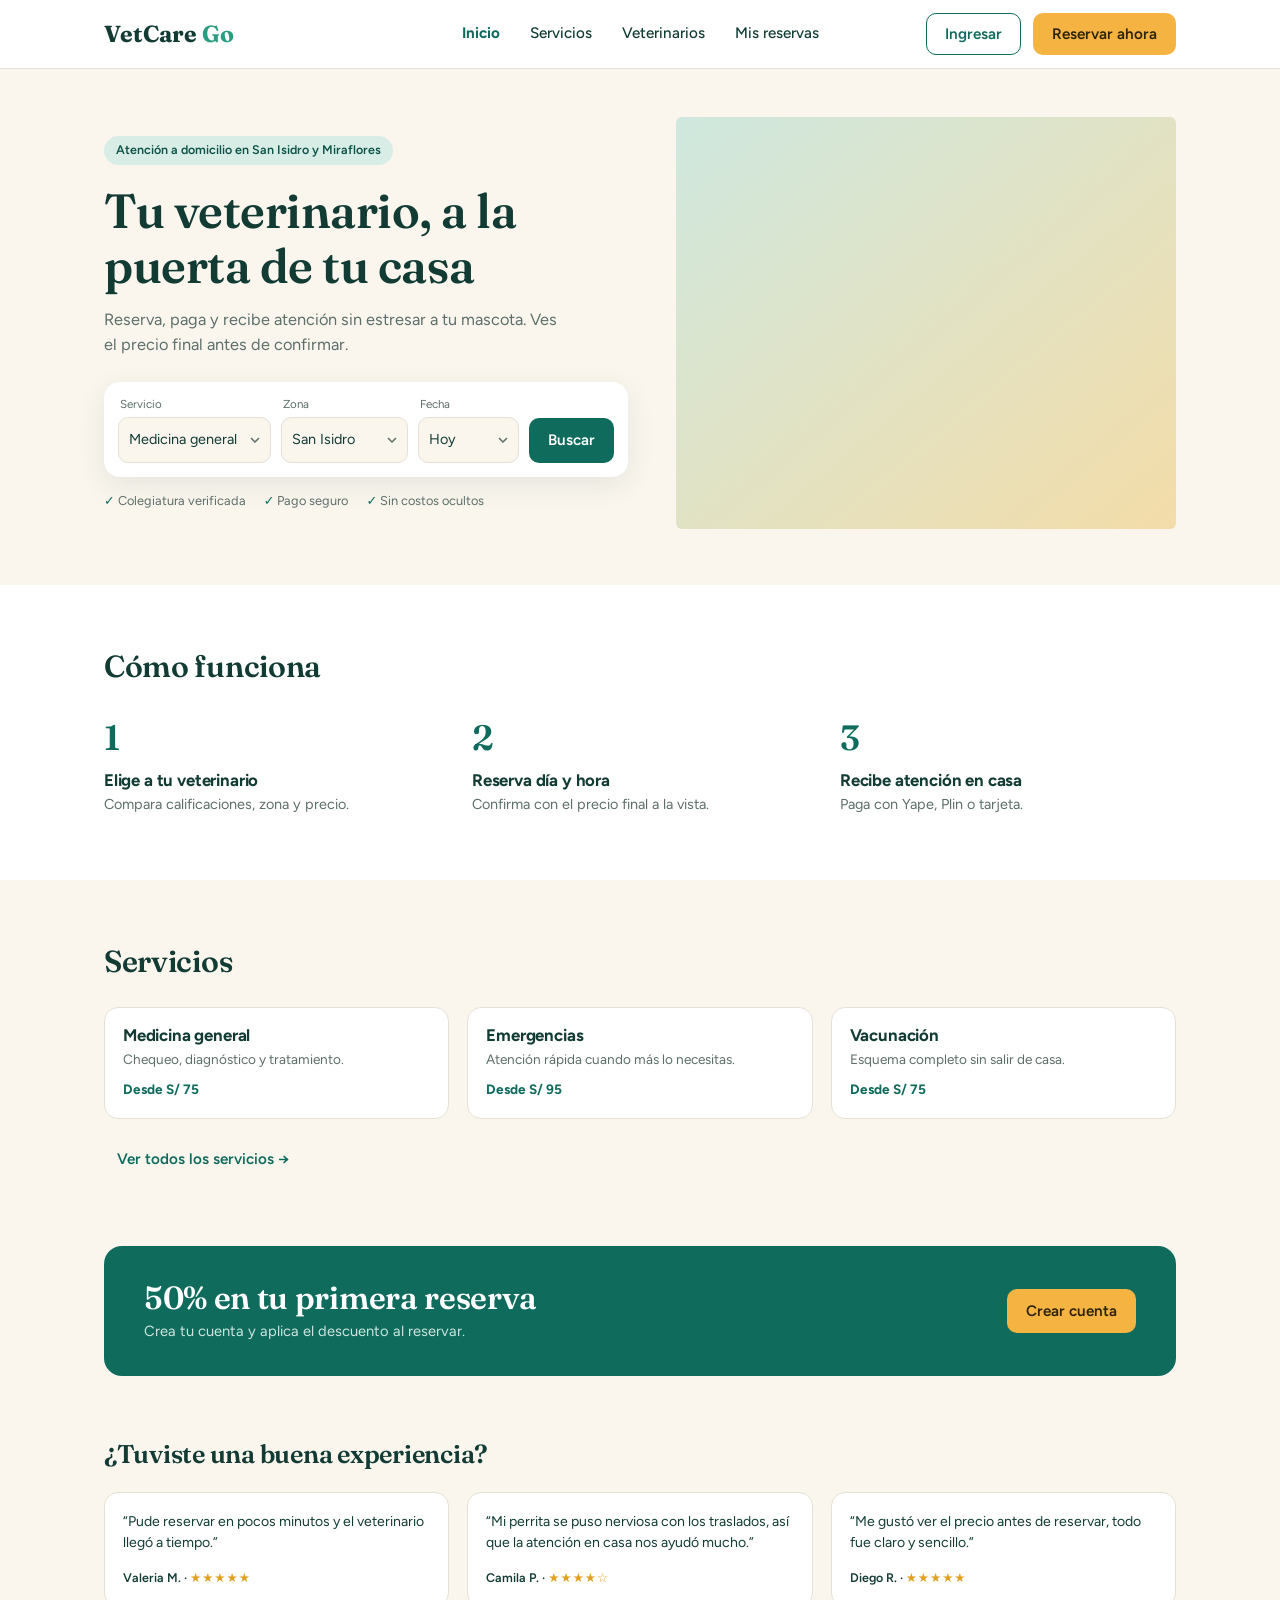
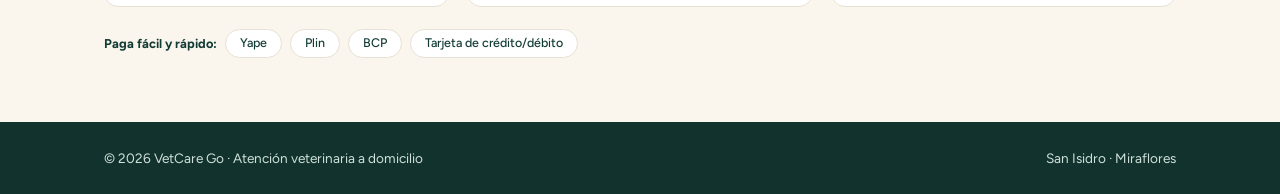
==== index.html @ d9f20e63 "index.html Updated stylesheet link and added script references." ====
<!DOCTYPE html>
<html lang="es">
<head>
  <meta charset="UTF-8">
  <meta name="viewport" content="width=device-width, initial-scale=1">
  <title>VetCare Go · Tu veterinario, a la puerta de tu casa</title>
  <meta name="description" content="Reserva, paga y recibe atención veterinaria a domicilio en San Isidro y Miraflores.">
  <link rel="icon" href="data:image/svg+xml,<svg xmlns=%22http://www.w3.org/2000/svg%22 viewBox=%220 0 100 100%22><text y=%22.9em%22 font-size=%2290%22>🐾</text></svg>">
  <link rel="preconnect" href="https://fonts.googleapis.com">
  <link rel="preconnect" href="https://fonts.gstatic.com" crossorigin>
  <link href="https://fonts.googleapis.com/css2?family=Figtree:wght@400;500;600;700&family=Fraunces:opsz,wght@9..144,500;9..144,600;9..144,700&display=swap" rel="stylesheet">
  <link rel="stylesheet" href="styles.css">
  <script src="data.js"></script>
  <script src="app.js"></script>
  <script src="inicio.js"></script>
  <script>document.documentElement.classList.add('js')</script>
</head>
<body data-nav="inicio">
  <header id="app-header"></header>

  <main>
    <!-- Hero -->
    <section class="hero">
      <div class="container hero-grid">
        <div>
          <span class="badge">Atención a domicilio en San Isidro y Miraflores</span>
          <h1>Tu veterinario, a la puerta de tu casa</h1>
          <p class="lead">Reserva, paga y recibe atención sin estresar a tu mascota. Ves el precio final antes de confirmar.</p>

          <form class="search-card" id="search-form" aria-label="Buscar veterinario">
            <div><label for="f-service">Servicio</label><select id="f-service"></select></div>
            <div><label for="f-zone">Zona</label><select id="f-zone"></select></div>
            <div><label for="f-date">Fecha</label>
              <select id="f-date"><option value="hoy">Hoy</option><option value="semana">Esta semana</option></select></div>
            <button class="btn btn-primary" type="submit">Buscar</button>
          </form>

          <div class="trust"><span>Colegiatura verificada</span><span>Pago seguro</span><span>Sin costos ocultos</span></div>
        </div>
        <div class="hero-media">
        <img src="img/vets/hero.jpg.png" alt="Veterinario atendiendo a un perro en casa" onerror="this.remove()">
           
        </div>
      </div>
    </section>

    <!-- Cómo funciona -->
    <section class="section section-white" id="como-funciona">
      <div class="container">
        <h2 class="reveal">Cómo funciona</h2>
        <div class="steps">
          <div class="step reveal"><div class="num">1</div><h3>Elige a tu veterinario</h3><p>Compara calificaciones, zona y precio.</p></div>
          <div class="step reveal"><div class="num">2</div><h3>Reserva día y hora</h3><p>Confirma con el precio final a la vista.</p></div>
          <div class="step reveal"><div class="num">3</div><h3>Recibe atención en casa</h3><p>Paga con Yape, Plin o tarjeta.</p></div>
        </div>
      </div>
    </section>

    <!-- Servicios -->
    <section class="section" id="servicios">
      <div class="container">
        <h2 class="reveal">Servicios</h2>
        <div class="grid-3" id="home-services"></div>
        <p style="margin-top:18px"><a class="btn btn-ghost" href="servicios.html">Ver todos los servicios →</a></p>
      </div>
    </section>

    <!-- Promo -->
    <section class="container reveal" style="margin-bottom:64px">
      <div class="promo">
        <div>
          <h2>50% en tu primera reserva</h2>
          <p>Crea tu cuenta y aplica el descuento al reservar.</p>
        </div>
        <a class="btn btn-accent" id="promo-btn" href="ingresar.html?tab=registro">Crear cuenta</a>
      </div>
    </section>

    <!-- Reseñas -->
    <section class="container" style="padding-bottom:64px">
      <h2 class="reveal" style="font-size:1.6rem;margin-bottom:22px">¿Tuviste una buena experiencia?</h2>
      <div class="grid-3" id="home-reviews"></div>
      <div class="pay-row"><span>Paga fácil y rápido:</span>
        <span class="pill">Yape</span><span class="pill">Plin</span><span class="pill">BCP</span><span class="pill">Tarjeta de crédito/débito</span>
      </div>
    </section>
  </main>

  <footer id="app-footer"></footer>

  <script src="js/data.js"></script>
  <script src="js/app.js"></script>
  <script src="js/home.js"></script>
</body>
</html>
---- styles.css ----
/* ==========================================================
   VetCare Go · estilos globales
   ========================================================== */
:root{
  --green:#0f6b5c; --green-dark:#0b5347; --ink:#123b34; --footer:#12332d;
  --cream:#faf6ee; --white:#fff; --yellow:#f5b342; --yellow-dark:#e8a02a;
  --mint:#d9ede7; --mint-soft:#eaf4f0; --border:#e6e1d4; --muted:#5d6f6a;
  --danger:#c0392b; --danger-soft:#fbeae7;
  --radius:14px; --shadow:0 8px 28px rgba(18,59,52,.09);
  --serif:'Fraunces',Georgia,serif; --sans:'Figtree',system-ui,-apple-system,sans-serif;
}
*{box-sizing:border-box;margin:0;padding:0}
html{scroll-behavior:smooth}
body{font-family:var(--sans);color:var(--ink);background:var(--cream);line-height:1.5;-webkit-font-smoothing:antialiased;min-height:100vh;display:flex;flex-direction:column}
main{flex:1}
img{max-width:100%;display:block}
a{color:inherit;text-decoration:none}
button,input,select,textarea{font:inherit;color:inherit}
button{cursor:pointer;background:none;border:0}
h1,h2,h3{font-family:var(--serif);font-weight:600;line-height:1.15;letter-spacing:-.01em;color:var(--ink)}
:focus-visible{outline:3px solid rgba(15,107,92,.35);outline-offset:2px;border-radius:8px}
.container{width:100%;max-width:1120px;margin:0 auto;padding:0 24px}
.muted{color:var(--muted)}
.sr-only{position:absolute;width:1px;height:1px;overflow:hidden;clip:rect(0,0,0,0)}

/* ---------- Botones ---------- */
.btn{display:inline-flex;align-items:center;justify-content:center;gap:8px;padding:10px 18px;border-radius:10px;font-weight:600;font-size:.95rem;border:1.5px solid transparent;transition:background .18s,transform .12s,box-shadow .18s,color .18s;white-space:nowrap}
.btn:active{transform:translateY(1px)}
.btn-primary{background:var(--green);color:#fff}
.btn-primary:hover{background:var(--green-dark)}
.btn-outline{border-color:var(--green);color:var(--green);background:#fff}
.btn-outline:hover{background:var(--mint-soft)}
.btn-accent{background:var(--yellow);color:#2b2208}
.btn-accent:hover{background:var(--yellow-dark)}
.btn-danger{background:var(--danger);color:#fff}
.btn-ghost{color:var(--green);padding:10px 12px}
.btn-block{width:100%}
.btn-lg{padding:14px 22px;font-size:1rem}
.btn[disabled]{opacity:.7;cursor:not-allowed}
.spinner{width:16px;height:16px;border:2.5px solid rgba(43,34,8,.25);border-top-color:#2b2208;border-radius:50%;animation:spin .7s linear infinite}
@keyframes spin{to{transform:rotate(360deg)}}

/* ---------- Header ---------- */
.site-header{background:#fff;border-bottom:1px solid var(--border);position:sticky;top:0;z-index:50}
.nav{display:grid;grid-template-columns:1fr auto 1fr;align-items:center;height:68px}
.logo{font-family:var(--serif);font-weight:700;font-size:1.45rem;color:var(--ink)}
.logo span{color:#2a9d80}
.nav-panel{display:contents}
.nav-links{display:flex;gap:30px;font-size:.95rem;font-weight:500}
.nav-links a{padding:6px 0;border-bottom:2px solid transparent;transition:color .15s}
.nav-links a:hover{color:var(--green)}
.nav-links a.active{color:var(--green);font-weight:700}
.nav-actions{display:flex;gap:12px;justify-content:flex-end;align-items:center}
.nav-actions .btn{padding:9px 18px}
.burger{display:none;width:42px;height:42px;border-radius:10px;border:1.5px solid var(--border);align-items:center;justify-content:center;justify-self:end}
.burger span,.burger span::before,.burger span::after{display:block;width:18px;height:2px;background:var(--ink);border-radius:2px;position:relative;content:"";transition:.2s}
.burger span::before{position:absolute;top:-6px}
.burger span::after{position:absolute;top:6px}
.nav-open .burger span{background:transparent}
.nav-open .burger span::before{top:0;transform:rotate(45deg)}
.nav-open .burger span::after{top:0;transform:rotate(-45deg)}
.user-wrap{position:relative}
.user-menu{position:absolute;right:0;top:calc(100% + 8px);min-width:200px;background:#fff;border:1px solid var(--border);border-radius:12px;box-shadow:var(--shadow);padding:6px;display:none}
.user-menu.open{display:block}
.user-menu a,.user-menu button{display:block;width:100%;text-align:left;padding:10px 12px;border-radius:8px;font-size:.93rem}
.user-menu a:hover,.user-menu button:hover{background:var(--mint-soft)}
.user-menu .who{padding:8px 12px;font-size:.82rem;color:var(--muted);border-bottom:1px solid var(--border);margin-bottom:4px}

/* ---------- Footer ---------- */
.site-footer{background:var(--footer);color:#cfe0db;padding:26px 0;font-size:.85rem}
.site-footer .container{display:flex;justify-content:space-between;gap:12px;flex-wrap:wrap}

/* ---------- Secciones ---------- */
.section{padding:64px 0}
.section-white{background:#fff}
.section h2{font-size:1.9rem;margin-bottom:28px}
.page-head{padding:32px 0 8px}
.back-link{display:inline-flex;align-items:center;gap:6px;color:var(--green);font-weight:600;font-size:.9rem;margin-bottom:14px}
.back-link:hover{text-decoration:underline}
.page-title{font-size:2.1rem}
.page-sub{color:var(--muted);margin-top:6px}

/* ---------- Hero ---------- */
.hero{background:var(--cream);padding:48px 0 56px}
.hero-grid{display:grid;grid-template-columns:1.05fr 1fr;gap:48px;align-items:center}
.badge{display:inline-block;background:var(--mint);color:var(--green-dark);font-size:.78rem;font-weight:600;padding:5px 12px;border-radius:999px}
.hero h1{font-size:3rem;margin:18px 0 14px}
.hero p.lead{color:var(--muted);font-size:1.02rem;max-width:460px}
.search-card{background:#fff;border-radius:16px;box-shadow:var(--shadow);padding:14px;margin-top:26px;display:grid;grid-template-columns:1.2fr 1fr .8fr auto;gap:10px;align-items:end}
.search-card label{display:block;font-size:.72rem;color:var(--muted);margin-bottom:4px;padding-left:2px}
.search-card select{width:100%;padding:11px 10px;border-radius:10px;border:1px solid var(--border);background:var(--cream);font-size:.9rem;appearance:none;background-image:url("data:image/svg+xml,%3Csvg xmlns='http://www.w3.org/2000/svg' width='10' height='6'%3E%3Cpath d='M1 1l4 4 4-4' stroke='%235d6f6a' fill='none' stroke-width='1.5'/%3E%3C/svg%3E");background-repeat:no-repeat;background-position:right 10px center;padding-right:28px}
.trust{display:flex;gap:18px;flex-wrap:wrap;margin-top:14px;font-size:.8rem;color:var(--muted)}
.trust span::before{content:"✓ ";color:var(--green)}
.hero-media{position:relative;aspect-ratio:4/3.3;border-radius:6px;overflow:hidden;background:linear-gradient(140deg,#cfe8df,#f3dca8)}
.hero-media img{position:absolute;inset:0;width:100%;height:100%;object-fit:contain;z-index:1}
.hero-media .ph{position:absolute;inset:0;display:grid;place-items:center;font-size:5rem}

/* ---------- Cómo funciona ---------- */
.steps{display:grid;grid-template-columns:repeat(3,1fr);gap:32px}
.step .num{font-family:var(--serif);font-size:2.2rem;color:var(--green);font-weight:600}
.step h3{font-family:var(--sans);font-size:1.05rem;font-weight:700;margin:6px 0 4px}
.step p{color:var(--muted);font-size:.9rem}

/* ---------- Cards ---------- */
.card{background:#fff;border:1px solid var(--border);border-radius:var(--radius);padding:18px}
.grid-3{display:grid;grid-template-columns:repeat(3,1fr);gap:18px}
.service-card{display:block;transition:transform .18s,box-shadow .18s,border-color .18s}
.service-card:hover{transform:translateY(-3px);box-shadow:var(--shadow);border-color:#cfe3dc}
.service-card h3{font-family:var(--sans);font-size:1.05rem;font-weight:700;margin-bottom:4px}
.service-card p{color:var(--muted);font-size:.85rem}
.service-card .from{display:block;margin-top:10px;font-weight:700;color:var(--green);font-size:.85rem}
.service-full{display:flex;flex-direction:column;gap:10px}
.service-full .ico{width:48px;height:48px;border-radius:12px;background:var(--mint);display:grid;place-items:center;font-size:1.5rem}
.service-full ul{list-style:none;color:var(--muted);font-size:.88rem;display:grid;gap:4px;margin:4px 0 6px}
.service-full ul li::before{content:"✓ ";color:var(--green);font-weight:700}
.service-full .foot{margin-top:auto;display:flex;align-items:center;justify-content:space-between;padding-top:10px;border-top:1px solid var(--border)}
.service-full .price{font-weight:700;color:var(--green)}

/* ---------- Promo ---------- */
.promo{background:var(--green);color:#fff;border-radius:18px;padding:34px 40px;display:flex;align-items:center;justify-content:space-between;gap:20px;flex-wrap:wrap}
.promo h2{color:#fff;font-size:2rem;margin:0 0 4px}
.promo p{color:#cde6df;font-size:.92rem}

/* ---------- Reseñas ---------- */
.review{font-size:.88rem}
.review p{margin-bottom:14px}
.review .who{font-size:.78rem;font-weight:600}
.review .stars{color:#e0a020;letter-spacing:1px}
.pay-row{display:flex;align-items:center;flex-wrap:wrap;gap:8px;margin-top:22px;font-size:.8rem;font-weight:700}
.pill{display:inline-block;padding:4px 14px;border:1px solid var(--border);border-radius:999px;background:#fff;font-weight:500;font-size:.78rem}

/* ---------- Chips / filtros ---------- */
.chip{padding:7px 16px;border-radius:999px;border:1.5px solid var(--border);background:#fff;font-size:.85rem;font-weight:500;transition:.15s}
.chip:hover{border-color:var(--green)}
.chip[aria-pressed="true"]{background:var(--green);border-color:var(--green);color:#fff;font-weight:600}
.chip-row{display:flex;flex-wrap:wrap;gap:8px}

/* ---------- Veterinarios ---------- */
.vets-layout{display:grid;grid-template-columns:230px 1fr;gap:22px;margin:42px 0 70px;align-items:start}
.filters{background:#fff;border:1px solid var(--border);border-radius:var(--radius);padding:18px;position:sticky;top:90px}
.filters h4{font-size:.85rem;font-weight:700;margin:14px 0 8px}
.filters h4:first-child{margin-top:0}
.vet-list{display:grid;gap:14px}
.vet-card{background:#fff;border:1px solid var(--border);border-radius:var(--radius);padding:18px 22px;display:grid;grid-template-columns:auto 1fr auto auto;gap:20px;align-items:center;transition:box-shadow .18s}
.vet-card:hover{box-shadow:var(--shadow)}
.avatar{position:relative;width:80px;height:80px;border-radius:50%;border:2px solid #2a9d80;overflow:hidden;background:linear-gradient(140deg,var(--mint),#bfe0d5);display:grid;place-items:center;flex:none}
.avatar span{font-family:var(--serif);font-weight:700;color:var(--green-dark);font-size:1.5rem}
.avatar img{position:absolute;inset:0;width:100%;height:100%;object-fit:cover;z-index:1}
.avatar.lg{width:112px;height:112px}
.avatar.lg span{font-size:2.1rem}
.avatar.sm{width:52px;height:52px}
.avatar.sm span{font-size:1.05rem}
.vet-info h3{font-size:1.15rem;margin-bottom:3px}
.vet-meta,.vet-sub{font-size:.82rem;color:var(--muted)}
.vet-meta b{color:var(--ink);font-weight:600}
.match{display:inline-block;margin-left:8px;background:var(--mint);color:var(--green-dark);font-size:.68rem;font-weight:700;padding:2px 8px;border-radius:999px;vertical-align:middle;font-family:var(--sans)}
.vet-price{text-align:right}
.vet-price small{display:block;font-size:.72rem;color:var(--muted)}
.vet-price strong{font-family:var(--serif);font-size:1.5rem}
.vet-actions{display:grid;gap:8px;min-width:112px}
.vet-actions .btn{padding:9px 14px}
.empty{text-align:center;padding:50px 20px;background:#fff;border:1px dashed var(--border);border-radius:var(--radius)}
.empty .big{font-size:2.6rem;margin-bottom:6px}
.empty h3{margin-bottom:6px}
.empty p{color:var(--muted);margin-bottom:16px}

/* ---------- Perfil ---------- */
.profile-layout{display:grid;grid-template-columns:1fr 340px;gap:28px;margin:34px 0 70px;align-items:start}
.profile-head{display:flex;gap:22px;align-items:center;padding:22px}
.profile-head h1{font-size:2rem;margin-bottom:2px}
.verified{display:inline-block;margin-top:8px;background:var(--mint);color:var(--green-dark);font-size:.78rem;font-weight:600;padding:4px 12px;border-radius:999px}
.stat-table{margin-top:16px;padding:6px 20px}
.stat-row{display:flex;justify-content:space-between;gap:12px;padding:13px 0;border-bottom:1px solid var(--border);font-size:.9rem}
.stat-row:last-child{border-bottom:0}
.stat-row span{color:var(--muted)}
.stat-row b{text-align:right}
.about{margin-top:16px;color:var(--muted);font-size:.93rem}
.profile-layout h2{font-size:1.35rem;margin:26px 0 12px}
.quote{margin-bottom:12px;padding:16px 18px}
.quote p{font-size:.93rem}
.quote small{color:var(--muted);font-size:.8rem}
.quote .stars{color:#e0a020;margin-left:6px}
.book-card{position:sticky;top:90px;padding:22px;box-shadow:var(--shadow)}
.book-card h3{font-size:1.2rem;margin-bottom:16px}
.book-card h4{font-size:.85rem;font-weight:700;margin:14px 0 8px}
.book-row{display:flex;justify-content:space-between;margin:18px 0;font-size:.9rem;color:var(--muted)}
.book-row b{color:var(--ink)}
.book-note{text-align:center;font-size:.74rem;color:var(--muted);margin-top:12px}

/* ---------- Pago ---------- */
.stepper{display:flex;gap:22px;flex-wrap:wrap;padding-top:26px;font-size:.88rem;font-weight:500;color:var(--green)}
.stepper .s{display:flex;align-items:center;gap:8px}
.stepper .s i{font-style:normal;width:22px;height:22px;border-radius:50%;background:var(--green);color:#fff;font-size:.72rem;font-weight:700;display:grid;place-items:center}
.stepper .s.now{font-weight:700}
.pay-layout{display:grid;grid-template-columns:1fr 330px;gap:26px;margin:14px 0 70px;align-items:start}
.pay-layout h1{font-size:2.1rem;margin-bottom:16px}
.pay-card{padding:22px;margin-bottom:16px}
.pay-card h2{font-size:1.25rem;margin-bottom:14px}
.form-grid{display:grid;grid-template-columns:1fr 1fr;gap:14px}
.form-grid .full{grid-column:1/-1}
.field{display:block}
.field .label{display:block;font-size:.76rem;color:var(--muted);margin-bottom:4px}
.field input,.field select{width:100%;padding:12px 14px;border-radius:10px;border:1.5px solid var(--border);background:var(--cream);font-size:.92rem;transition:border-color .15s,background .15s}
.field input:focus,.field select:focus{outline:none;border-color:var(--green);background:#fff}
.field .err{display:none;color:var(--danger);font-size:.76rem;margin-top:4px}
.field.error input,.field.error select{border-color:var(--danger);background:var(--danger-soft)}
.field.error .err{display:block}
.method{display:flex;align-items:center;gap:12px;width:100%;text-align:left;padding:14px 16px;border:1.5px solid var(--border);border-radius:10px;margin-bottom:10px;background:#fff;font-weight:600;font-size:.93rem;transition:.15s}
.method:hover{border-color:#b9d4cb}
.method .dot{width:20px;height:20px;border-radius:50%;border:2px solid #9fb3ad;flex:none;display:grid;place-items:center}
.method[aria-checked="true"]{background:var(--mint-soft);border-color:var(--green)}
.method[aria-checked="true"] .dot{border-color:var(--green);background:var(--green);box-shadow:inset 0 0 0 4px var(--mint-soft)}
.method-extra{display:none;margin:-2px 0 14px;padding:14px;background:var(--cream);border-radius:10px}
.method-extra.show{display:block}
.method-extra .hint{font-size:.78rem;color:var(--muted);margin-top:8px}
.summary{padding:22px;position:sticky;top:90px;box-shadow:var(--shadow)}
.summary h2{font-size:1.3rem;margin-bottom:10px}
.sum-row{display:flex;justify-content:space-between;gap:10px;padding:11px 0;border-bottom:1px solid var(--border);font-size:.86rem;color:var(--muted)}
.sum-row b{color:var(--ink);text-align:right}
.sum-row.disc b{color:var(--green)}
.sum-total{display:flex;justify-content:space-between;align-items:baseline;padding:14px 0;font-weight:700}
.sum-total strong{font-family:var(--serif);font-size:1.3rem}
.summary .note{text-align:center;font-size:.72rem;color:var(--muted);margin-top:10px}
.summary .promo-hint{font-size:.78rem;background:var(--mint-soft);color:var(--green-dark);padding:8px 10px;border-radius:8px;margin-top:10px}
.summary .promo-hint a{font-weight:700;text-decoration:underline}
.change-link{font-size:.78rem;color:var(--green);font-weight:600}

/* ---------- Mis reservas ---------- */
.res-list{display:grid;gap:14px;margin:22px 0 70px}
.res-card{display:grid;grid-template-columns:auto 1fr auto;gap:18px;align-items:center;padding:18px 22px}
.res-card h3{font-size:1.1rem}
.res-meta{font-size:.84rem;color:var(--muted);display:grid;gap:2px;margin-top:4px}
.res-side{text-align:right;display:grid;gap:8px;justify-items:end}
.res-side strong{font-family:var(--serif);font-size:1.3rem}
.status{display:inline-block;font-size:.74rem;font-weight:700;padding:3px 10px;border-radius:999px}
.status.cancelado{background:var(--danger-soft);color:var(--danger)}
.status.confirmada{background:var(--mint);color:var(--green-dark)}
.status.pendiente{background:#fdf0d4;color:#8a5b00}
.res-actions{display:flex;gap:8px;flex-wrap:wrap;justify-content:flex-end}
.res-actions .btn{padding:7px 12px;font-size:.82rem}

/* ---------- Auth ---------- */
.auth-wrap{max-width:440px;margin:44px auto 80px}
.auth-card{padding:28px;box-shadow:var(--shadow)}
.auth-tabs{display:grid;grid-template-columns:1fr 1fr;background:var(--cream);border-radius:10px;padding:4px;margin-bottom:22px}
.auth-tabs button{padding:9px;border-radius:8px;font-weight:600;font-size:.9rem;color:var(--muted)}
.auth-tabs button[aria-selected="true"]{background:#fff;color:var(--green);box-shadow:0 1px 4px rgba(0,0,0,.08)}
.auth-card form{display:grid;gap:14px}
.auth-card h1{font-size:1.6rem;margin-bottom:4px}
.auth-card .sub{color:var(--muted);font-size:.9rem;margin-bottom:18px}
.demo-link{text-align:center;font-size:.82rem;color:var(--muted);margin-top:14px}
.demo-link button{color:var(--green);font-weight:700;text-decoration:underline}
.pw-wrap{position:relative}
.pw-wrap button{position:absolute;right:10px;top:50%;transform:translateY(-50%);font-size:.75rem;font-weight:700;color:var(--green)}

/* ---------- FAQ ---------- */
.faq{display:grid;gap:10px;max-width:760px}
.faq details{background:#fff;border:1px solid var(--border);border-radius:12px;padding:14px 18px}
.faq summary{font-weight:600;cursor:pointer;list-style:none;display:flex;justify-content:space-between;gap:10px}
.faq summary::after{content:"+";color:var(--green);font-weight:700;font-size:1.2rem;line-height:1}
.faq details[open] summary::after{content:"–"}
.faq details p{color:var(--muted);font-size:.9rem;margin-top:10px}

/* ---------- Modal ---------- */
.modal-overlay{position:fixed;inset:0;background:rgba(10,30,26,.55);backdrop-filter:blur(3px);display:grid;place-items:center;padding:20px;z-index:200;animation:fade .2s ease}
.modal{background:#fff;border-radius:20px;padding:34px 30px 26px;max-width:400px;width:100%;text-align:center;box-shadow:0 24px 60px rgba(0,0,0,.25);animation:pop .28s cubic-bezier(.2,1.2,.4,1)}
.modal h2{font-size:1.6rem;margin:14px 0 8px}
.modal p{color:var(--muted);font-size:.93rem}
.modal-icon{width:68px;height:68px;border-radius:50%;margin:0 auto;display:grid;place-items:center;font-size:2rem;font-weight:700}
.modal-icon.error{background:var(--danger-soft);color:var(--danger)}
.modal-icon.success{background:var(--mint);color:var(--green)}
.modal-icon.info{background:#fdf0d4;color:#8a5b00}
.modal-actions{display:grid;gap:10px;margin-top:22px}
@keyframes fade{from{opacity:0}to{opacity:1}}
@keyframes pop{from{opacity:0;transform:scale(.88) translateY(10px)}to{opacity:1;transform:none}}
.modal-overlay.closing{animation:fade .18s reverse forwards}

/* ---------- Toast ---------- */
.toast-wrap{position:fixed;left:50%;bottom:26px;transform:translateX(-50%);display:grid;gap:8px;z-index:300;width:max-content;max-width:92vw}
.toast{background:var(--footer);color:#fff;padding:12px 18px;border-radius:12px;font-size:.9rem;box-shadow:0 10px 30px rgba(0,0,0,.25);animation:pop .25s ease}
.toast.error{background:var(--danger)}
.toast.success{background:var(--green)}

/* ---------- Animaciones ---------- */
.js .reveal{opacity:0;transform:translateY(16px);transition:opacity .55s ease,transform .55s ease}
.js .reveal.in{opacity:1;transform:none}
.shake{animation:shake .35s}
@keyframes shake{25%{transform:translateX(-5px)}75%{transform:translateX(5px)}}

/* ---------- Responsive ---------- */
@media(max-width:900px){
  .hero-grid{grid-template-columns:1fr;gap:28px}
  .hero h1{font-size:2.4rem}
  .hero-media{order:-1;aspect-ratio:16/10}
  .search-card{grid-template-columns:1fr 1fr}
  .search-card .btn{grid-column:1/-1}
  .vets-layout,.profile-layout,.pay-layout{grid-template-columns:1fr}
  .filters,.book-card,.summary{position:static}
  .filters .chip-row{margin-bottom:4px}
  .grid-3,.steps{grid-template-columns:1fr}
  .nav{grid-template-columns:1fr auto}
  .burger{display:flex}
  .nav-panel{display:none;position:absolute;left:0;right:0;top:68px;background:#fff;border-bottom:1px solid var(--border);padding:12px 24px 20px;flex-direction:column;gap:14px;box-shadow:0 14px 24px rgba(0,0,0,.06)}
  .nav-open .nav-panel{display:flex}
  .nav-links{flex-direction:column;gap:4px}
  .nav-links a{padding:10px 0}
  .nav-actions{justify-content:flex-start;flex-wrap:wrap}
  .user-menu{left:0;right:auto}
}
@media(max-width:640px){
  .container{padding:0 18px}
  .section{padding:44px 0}
  .search-card{grid-template-columns:1fr}
  .vet-card{grid-template-columns:auto 1fr;gap:14px}
  .vet-price{text-align:left;grid-column:1/2}
  .vet-actions{grid-column:1/-1;grid-template-columns:1fr 1fr}
  .promo{padding:26px 22px}
  .profile-head{flex-direction:column;text-align:center}
  .form-grid{grid-template-columns:1fr}
  .res-card{grid-template-columns:auto 1fr}
  .res-side{grid-column:1/-1;justify-items:start;text-align:left}
  .res-actions{justify-content:flex-start}
  .page-title,.pay-layout h1{font-size:1.7rem}
}
@media(prefers-reduced-motion:reduce){*{animation:none!important;transition:none!important}}

[hidden]{display:none!important}
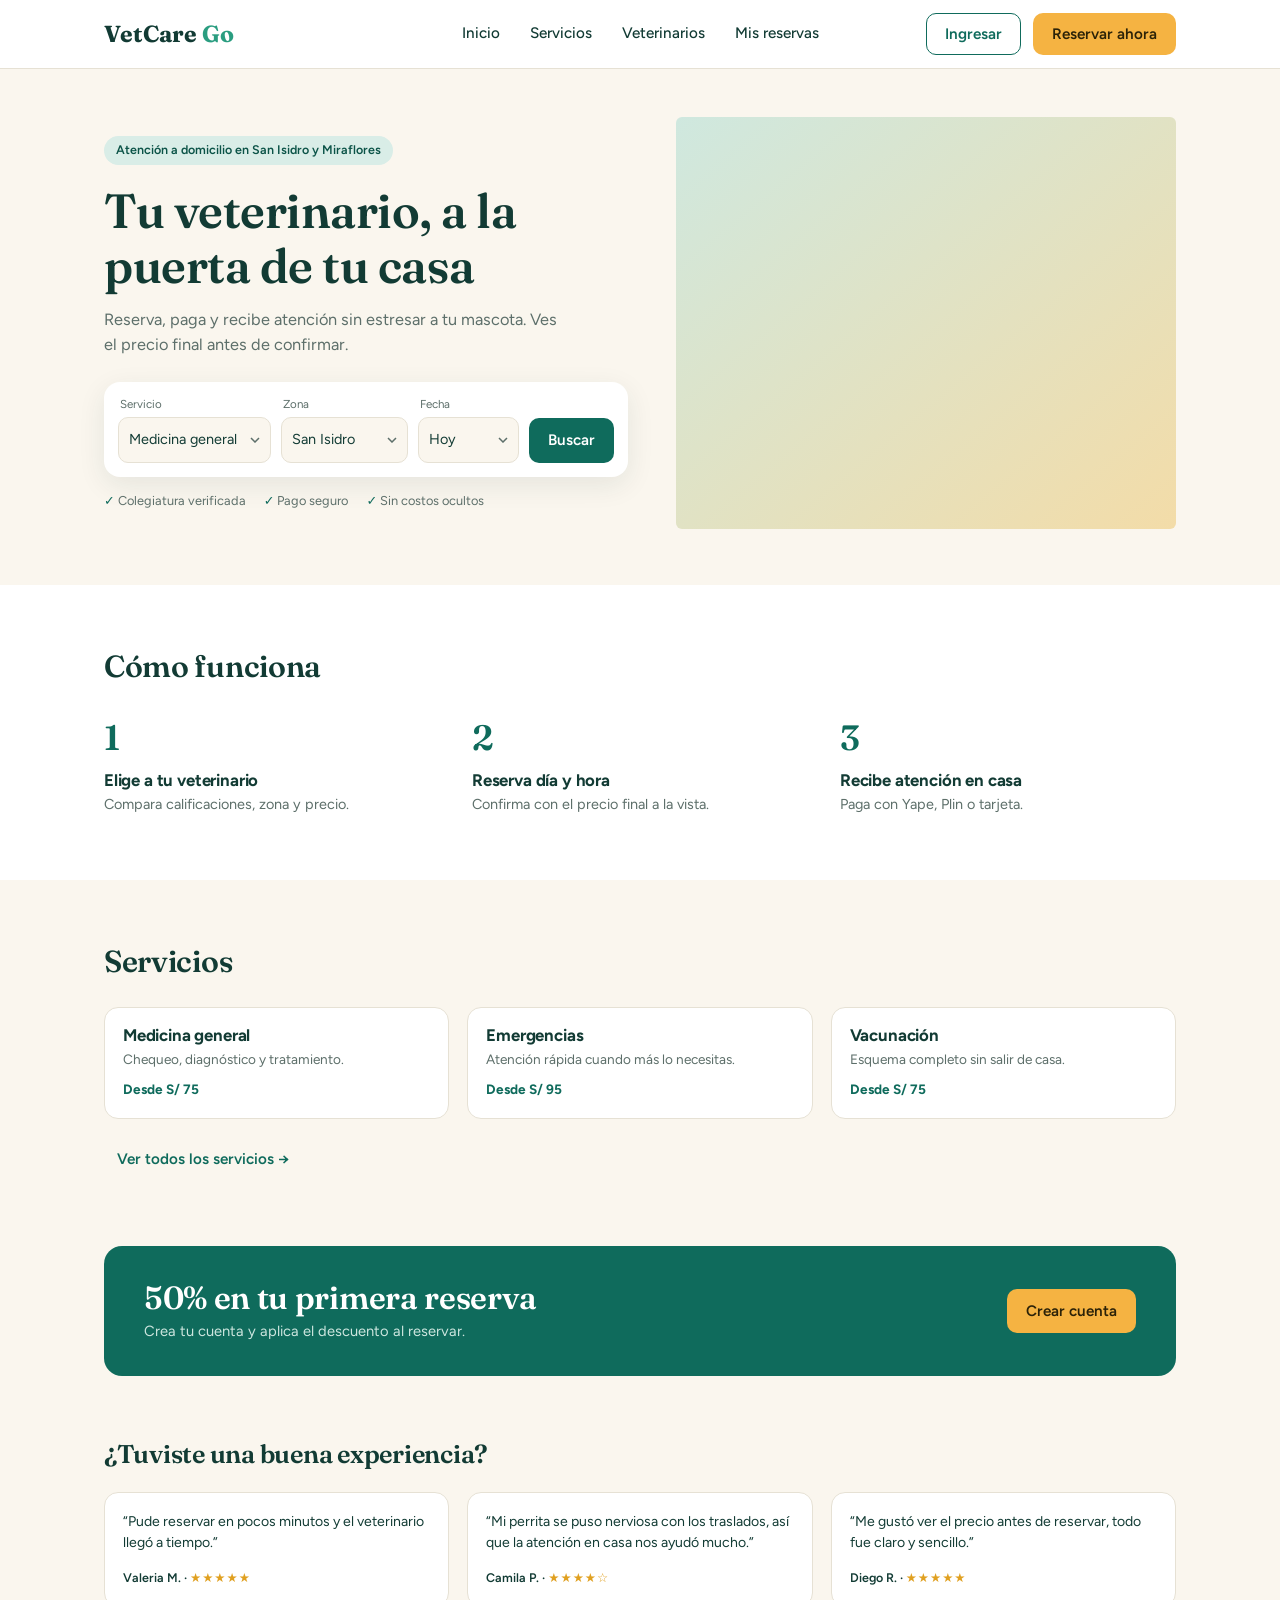
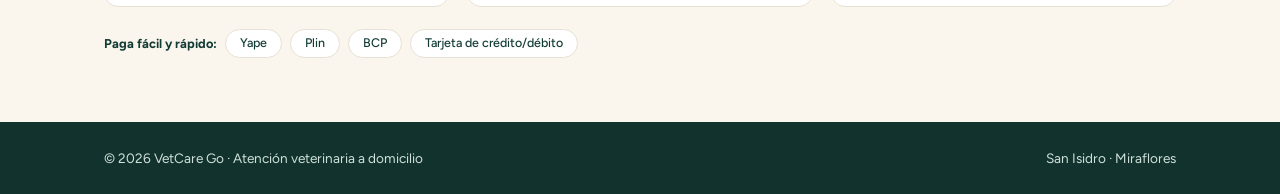
==== commit 8a2ba2d5: "index.html" ====
--- a/index.html
+++ b/index.html
@@ -12,10 +12,10 @@
   <link rel="stylesheet" href="styles.css">
   <script src="data.js"></script>
   <script src="app.js"></script>
-  <script src="inicio.js"></script>
+  <script src="home.js"></script>
   <script>document.documentElement.classList.add('js')</script>
 </head>
-<body data-nav="inicio">
+<body data-nav="home">
   <header id="app-header"></header>
 
   <main>
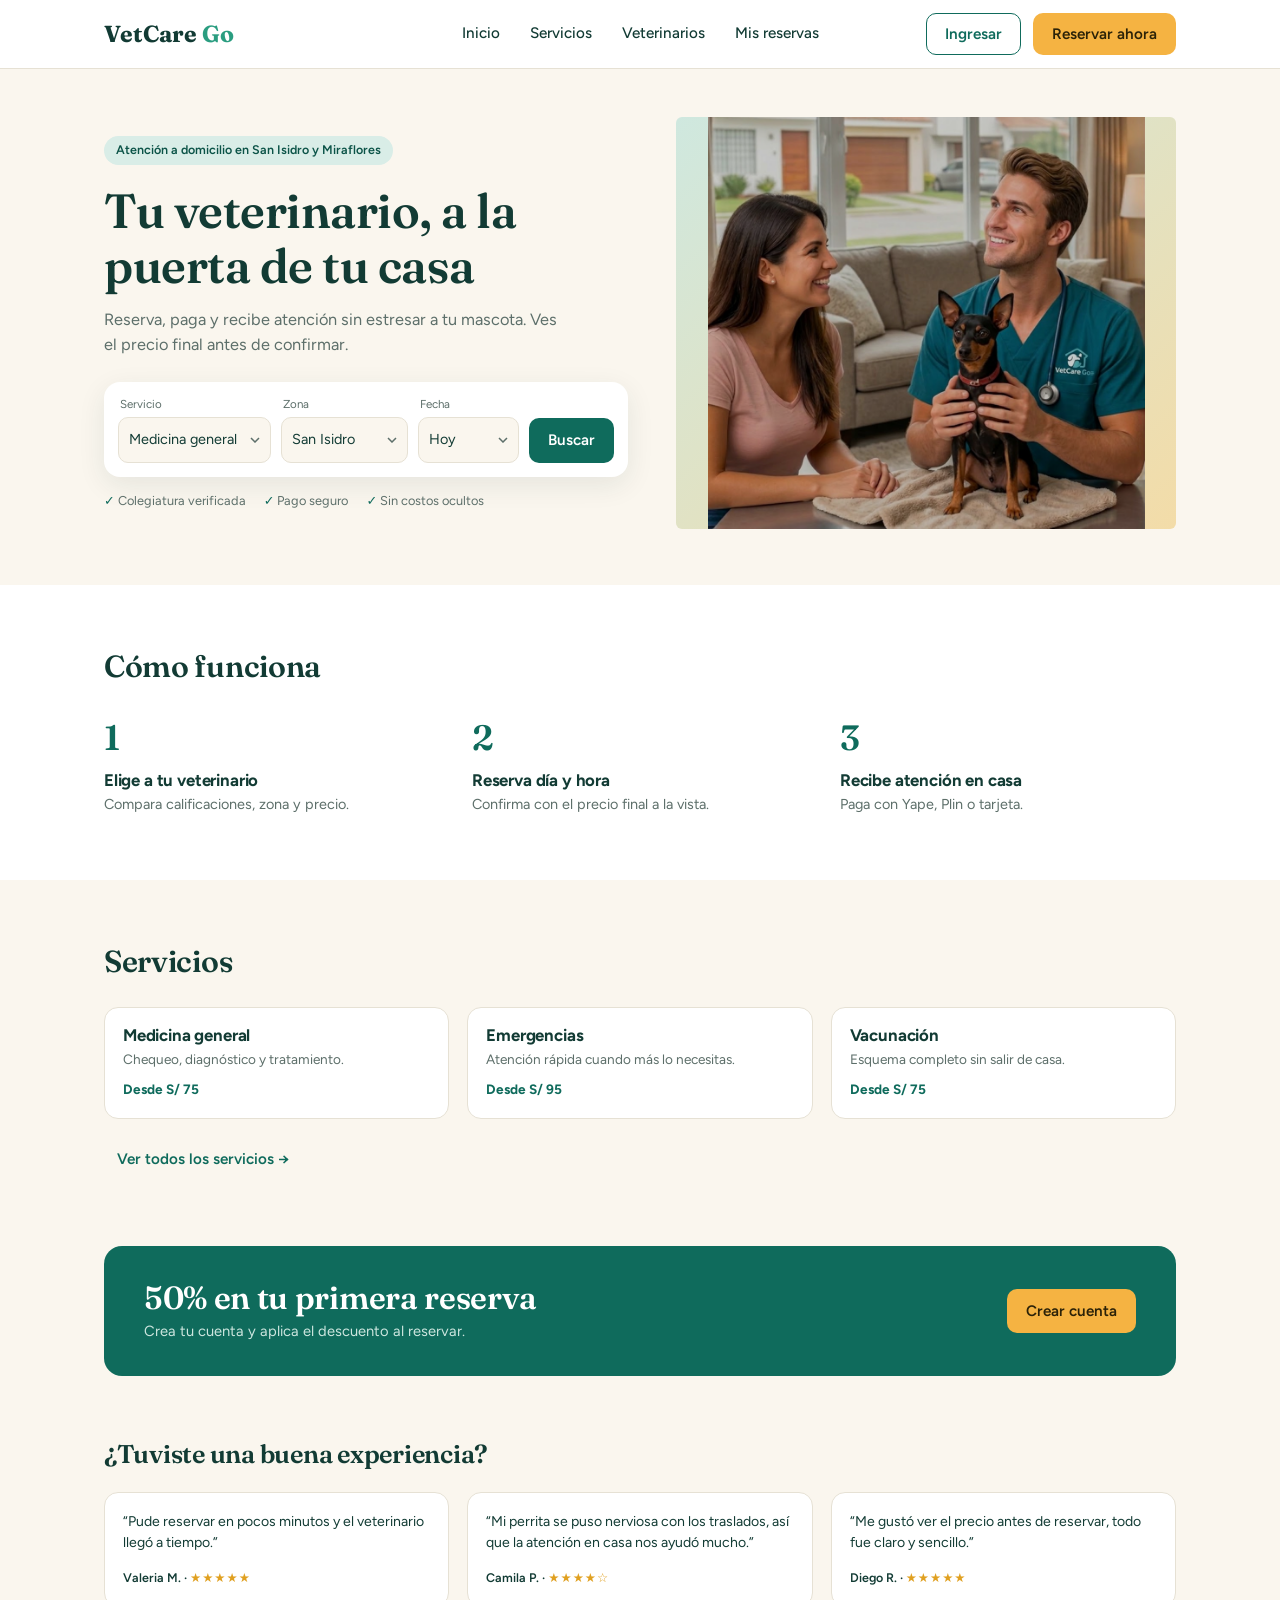
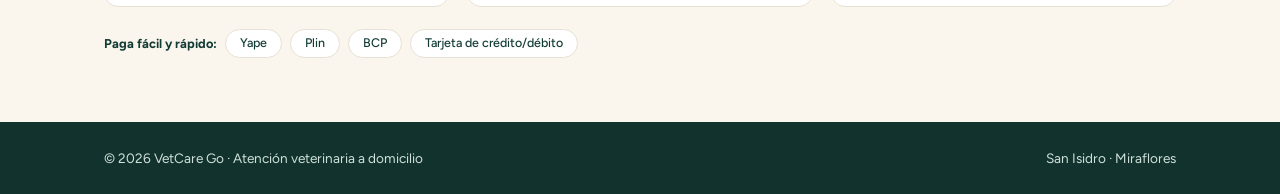
==== commit ce1ae7b1: "index.html" ====
--- a/index.html
+++ b/index.html
@@ -38,7 +38,7 @@
           <div class="trust"><span>Colegiatura verificada</span><span>Pago seguro</span><span>Sin costos ocultos</span></div>
         </div>
         <div class="hero-media">
-        <img src="img/vets/hero.jpg.png" alt="Veterinario atendiendo a un perro en casa" onerror="this.remove()">
+        <img src="img/vets/hero.png" alt="Veterinario atendiendo a un perro en casa" onerror="this.remove()">
            
         </div>
       </div>
@@ -88,8 +88,8 @@
 
   <footer id="app-footer"></footer>
 
-  <script src="js/data.js"></script>
-  <script src="js/app.js"></script>
-  <script src="js/home.js"></script>
+  <script src="data.js"></script>
+  <script src="app.js"></script>
+  <script src="home.js"></script>
 </body>
 </html>
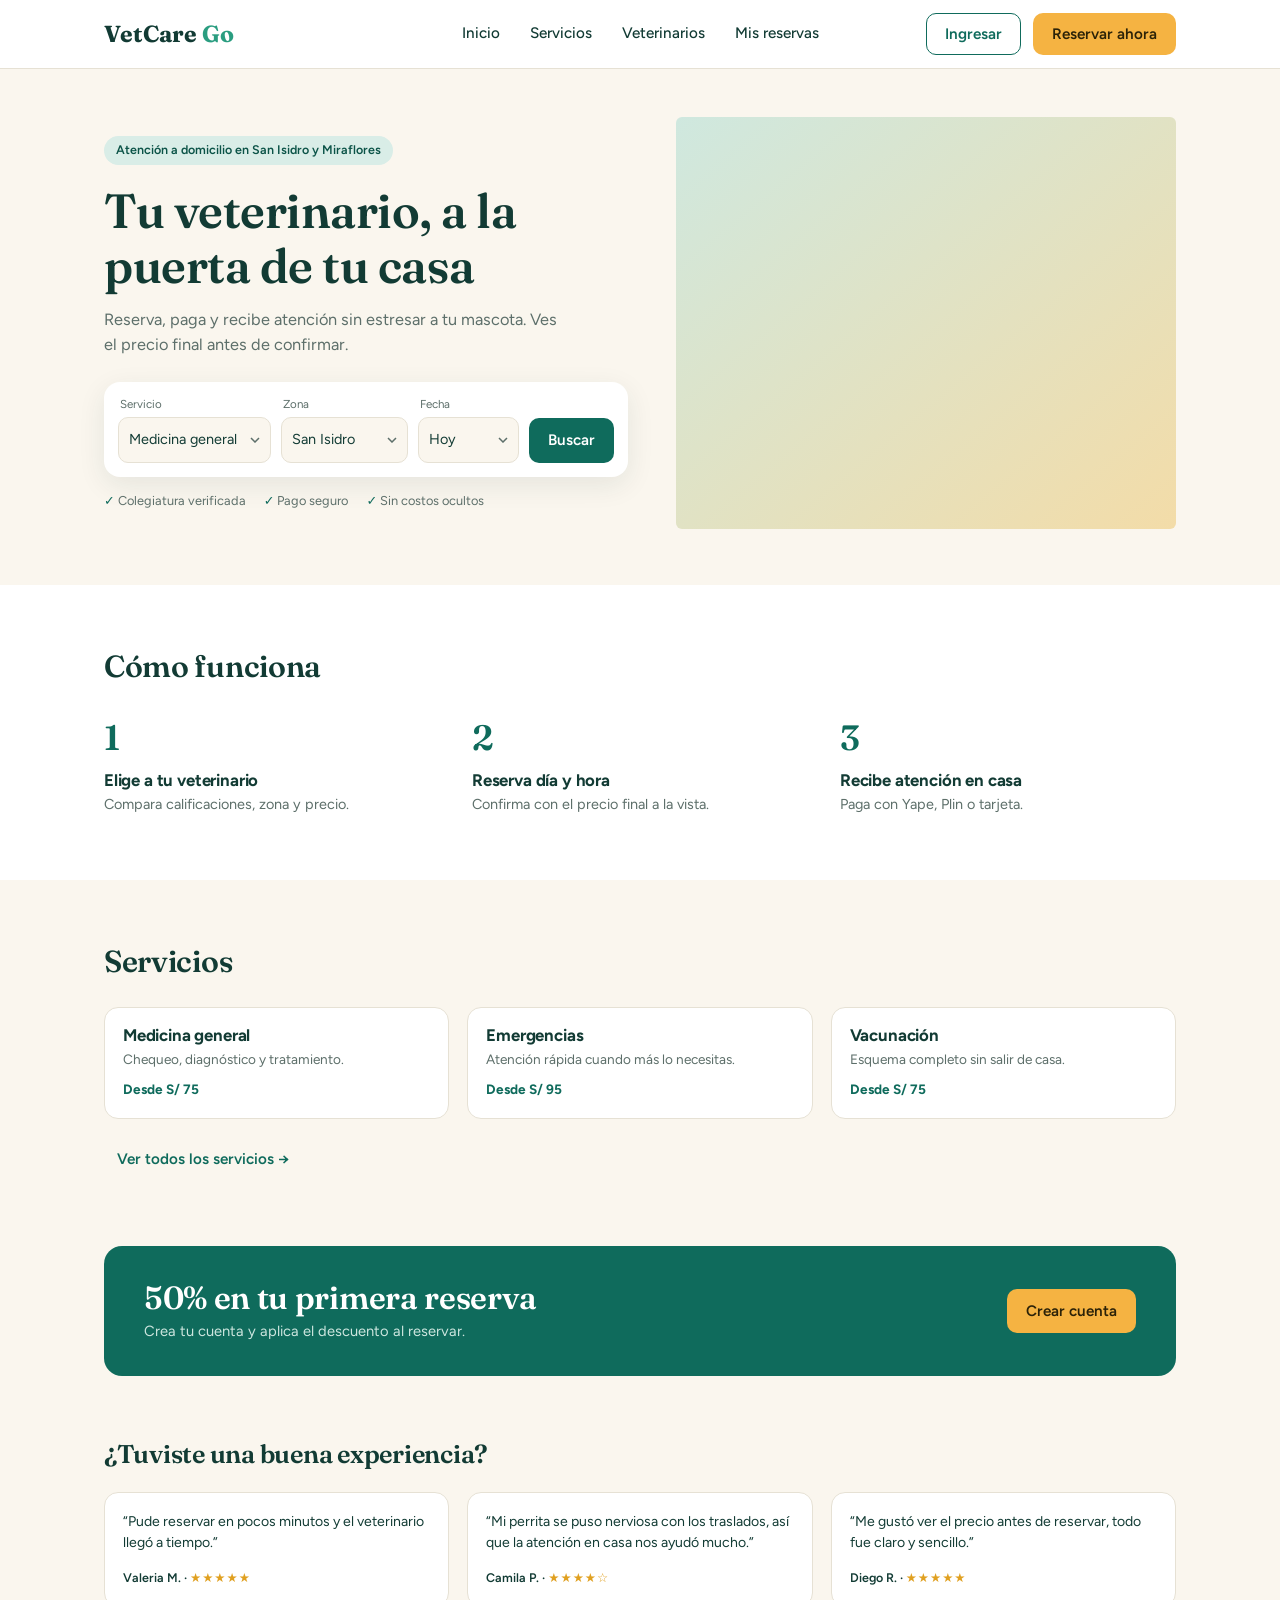
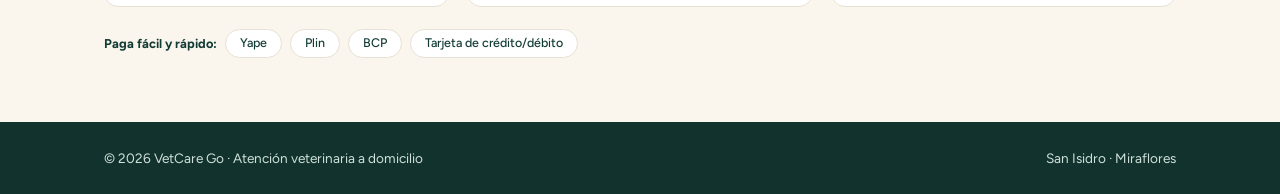
==== commit add20fb3: "Update index.html" ====
--- a/index.html
+++ b/index.html
@@ -38,7 +38,7 @@
           <div class="trust"><span>Colegiatura verificada</span><span>Pago seguro</span><span>Sin costos ocultos</span></div>
         </div>
         <div class="hero-media">
-        <img src="img/vets/hero.png" alt="Veterinario atendiendo a un perro en casa" onerror="this.remove()">
+        <img src="img/vets/hero.webp" alt="Veterinario atendiendo a un perro en casa" onerror="this.remove()">
            
         </div>
       </div>
--- a/styles.css
+++ b/styles.css
@@ -92,7 +92,7 @@
 .trust{display:flex;gap:18px;flex-wrap:wrap;margin-top:14px;font-size:.8rem;color:var(--muted)}
 .trust span::before{content:"✓ ";color:var(--green)}
 .hero-media{position:relative;aspect-ratio:4/3.3;border-radius:6px;overflow:hidden;background:linear-gradient(140deg,#cfe8df,#f3dca8)}
-.hero-media img{position:absolute;inset:0;width:100%;height:100%;object-fit:contain;z-index:1}
+.hero-media img{position:absolute;inset:0;width:100%;height:100%;object-fit:cover;z-index:1}
 .hero-media .ph{position:absolute;inset:0;display:grid;place-items:center;font-size:5rem}
 
 /* ---------- Cómo funciona ---------- */
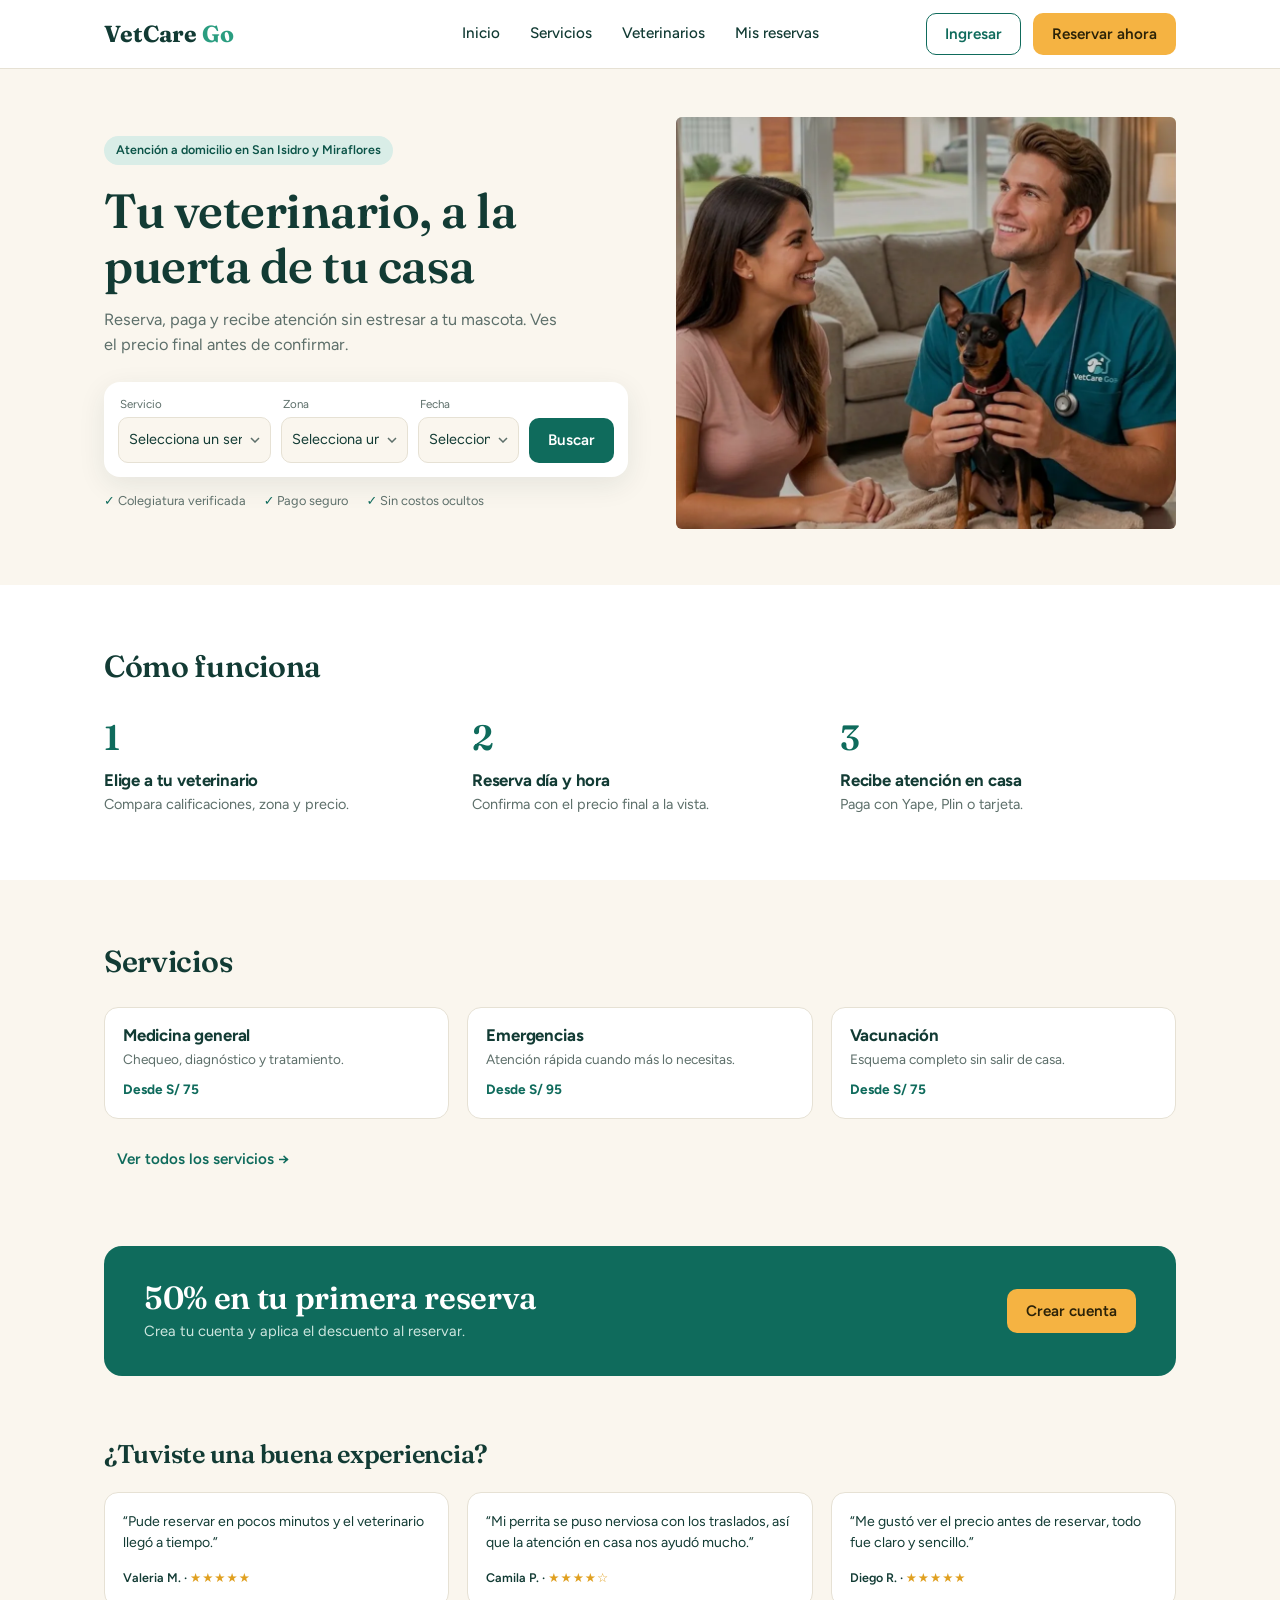
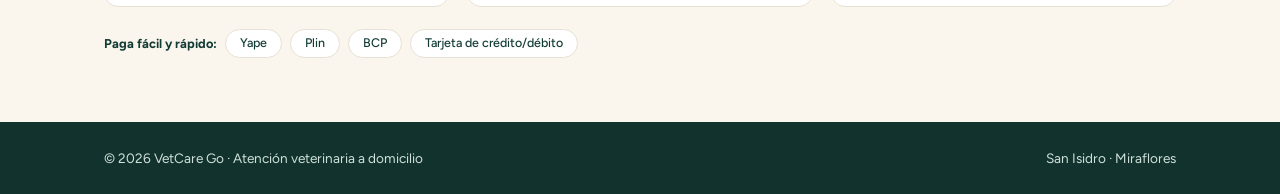
==== commit 1e6b067f: "Update index.html" ====
--- a/index.html
+++ b/index.html
@@ -28,13 +28,24 @@
           <p class="lead">Reserva, paga y recibe atención sin estresar a tu mascota. Ves el precio final antes de confirmar.</p>
 
           <form class="search-card" id="search-form" aria-label="Buscar veterinario">
-            <div><label for="f-service">Servicio</label><select id="f-service"></select></div>
-            <div><label for="f-zone">Zona</label><select id="f-zone"></select></div>
-            <div><label for="f-date">Fecha</label>
-              <select id="f-date"><option value="hoy">Hoy</option><option value="semana">Esta semana</option></select></div>
-            <button class="btn btn-primary" type="submit">Buscar</button>
-          </form>
-
+  <div>
+    <label for="f-service">Servicio</label>
+    <select id="f-service" required></select>
+  </div>
+  <div>
+    <label for="f-zone">Zona</label>
+    <select id="f-zone" required></select>
+  </div>
+  <div>
+    <label for="f-date">Fecha</label>
+    <select id="f-date" required>
+      <option value="" disabled selected>Selecciona una fecha</option>
+      <option value="hoy">Hoy</option>
+      <option value="semana">Esta semana</option>
+    </select>
+  </div>
+  <button class="btn btn-primary" type="submit">Buscar</button>
+</form>
           <div class="trust"><span>Colegiatura verificada</span><span>Pago seguro</span><span>Sin costos ocultos</span></div>
         </div>
         <div class="hero-media">
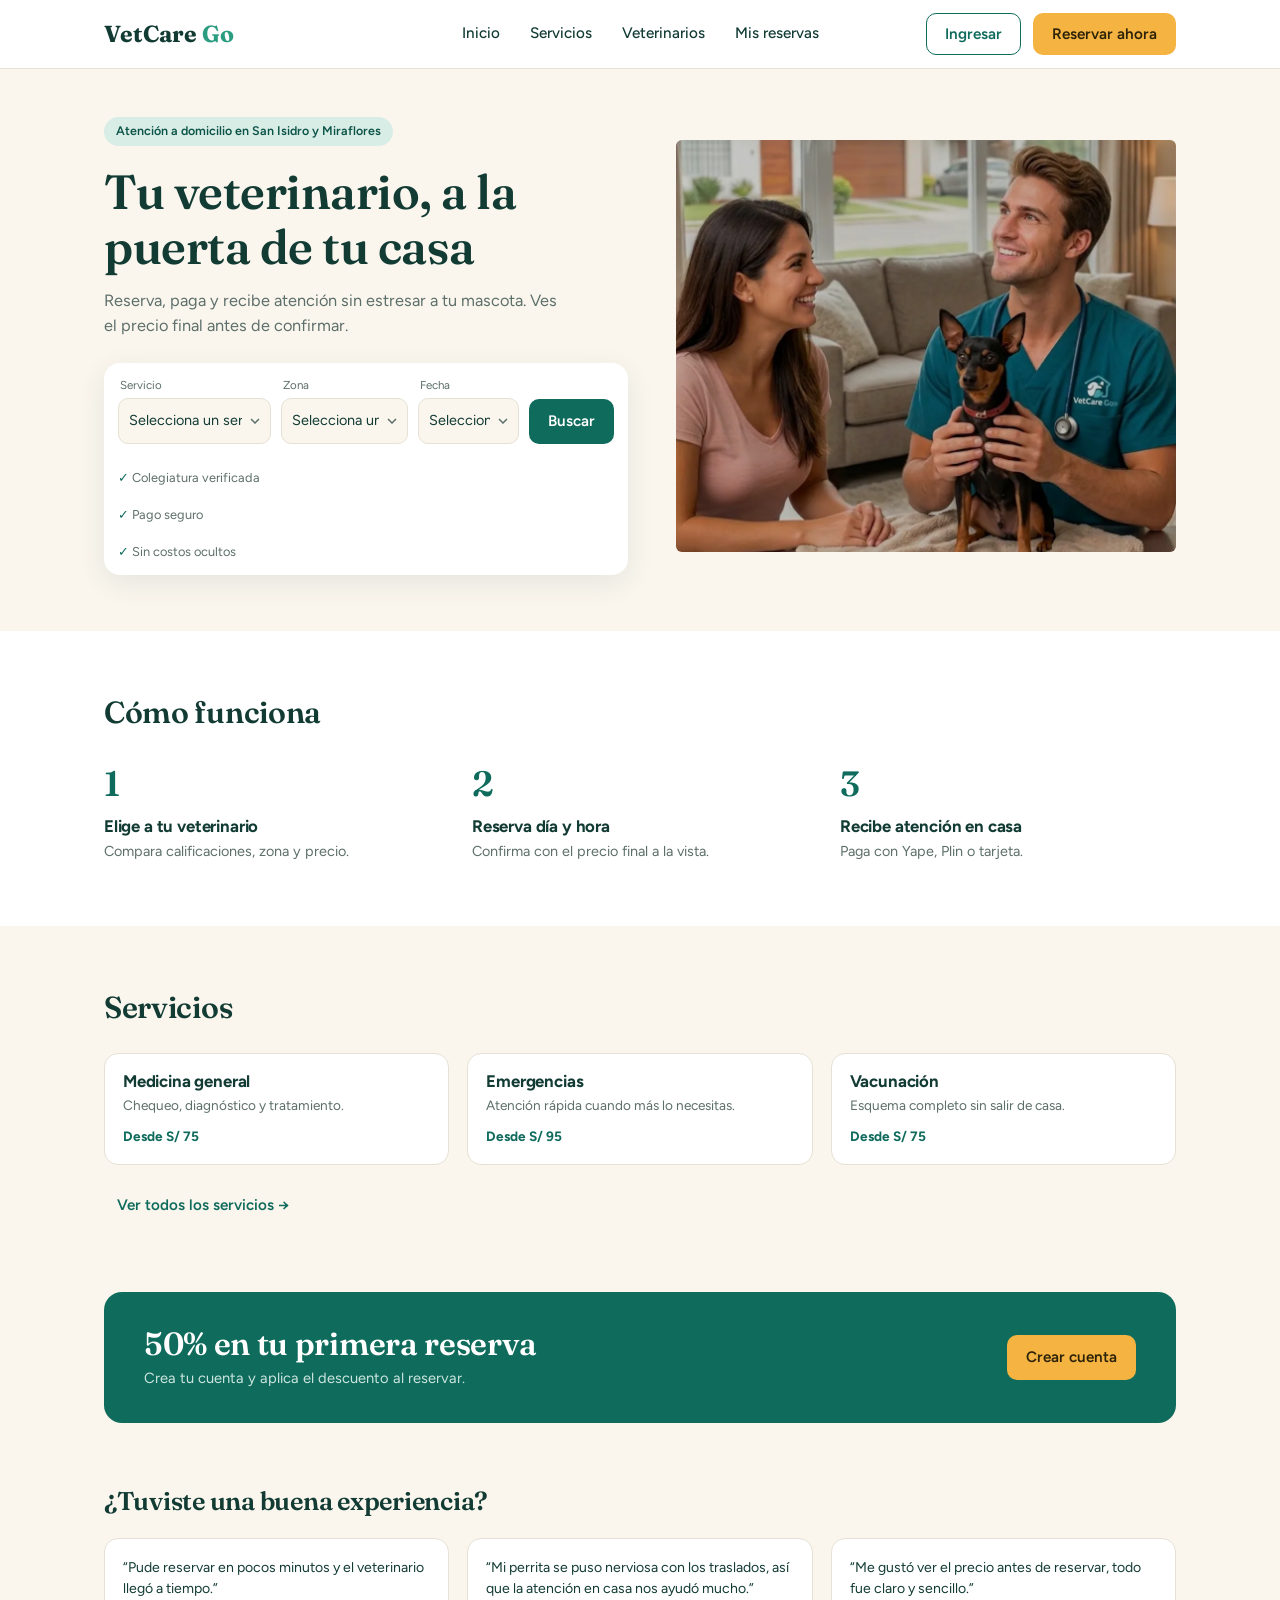
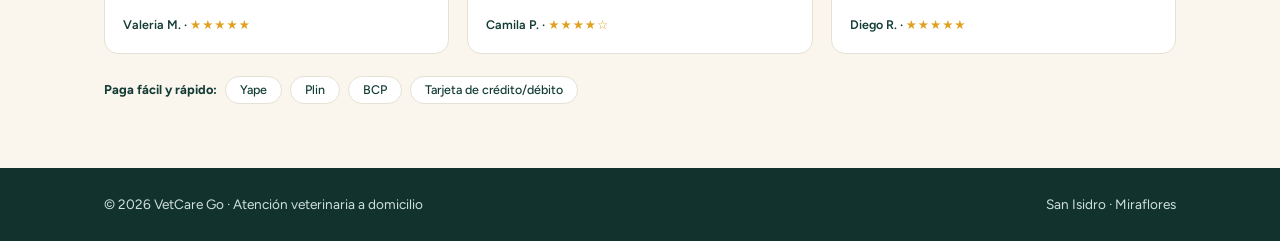
==== commit 7badb0a7: "Update index.html" ====
--- a/index.html
+++ b/index.html
@@ -29,23 +29,29 @@
 
           <form class="search-card" id="search-form" aria-label="Buscar veterinario">
   <div>
-    <label for="f-service">Servicio</label>
-    <select id="f-service" required></select>
-  </div>
-  <div>
-    <label for="f-zone">Zona</label>
-    <select id="f-zone" required></select>
-  </div>
-  <div>
-    <label for="f-date">Fecha</label>
-    <select id="f-date" required>
-      <option value="" disabled selected>Selecciona una fecha</option>
-      <option value="hoy">Hoy</option>
-      <option value="semana">Esta semana</option>
-    </select>
-  </div>
-  <button class="btn btn-primary" type="submit">Buscar</button>
-</form>
+  <label for="f-service">Servicio</label>
+  <select id="f-service" required>
+    <option value="" disabled selected>Selecciona un servicio</option>
+  </select>
+</div>
+
+<div>
+  <label for="f-zone">Zona</label>
+  <select id="f-zone" required>
+    <option value="" disabled selected>Selecciona una zona</option>
+  </select>
+</div>
+
+<div>
+  <label for="f-date">Fecha</label>
+  <select id="f-date" required>
+    <option value="" disabled selected>Selecciona una fecha</option>
+    <option value="hoy">Hoy</option>
+    <option value="semana">Esta semana</option>
+  </select>
+</div>
+
+<button class="btn btn-primary" type="submit">Buscar</button>
           <div class="trust"><span>Colegiatura verificada</span><span>Pago seguro</span><span>Sin costos ocultos</span></div>
         </div>
         <div class="hero-media">
